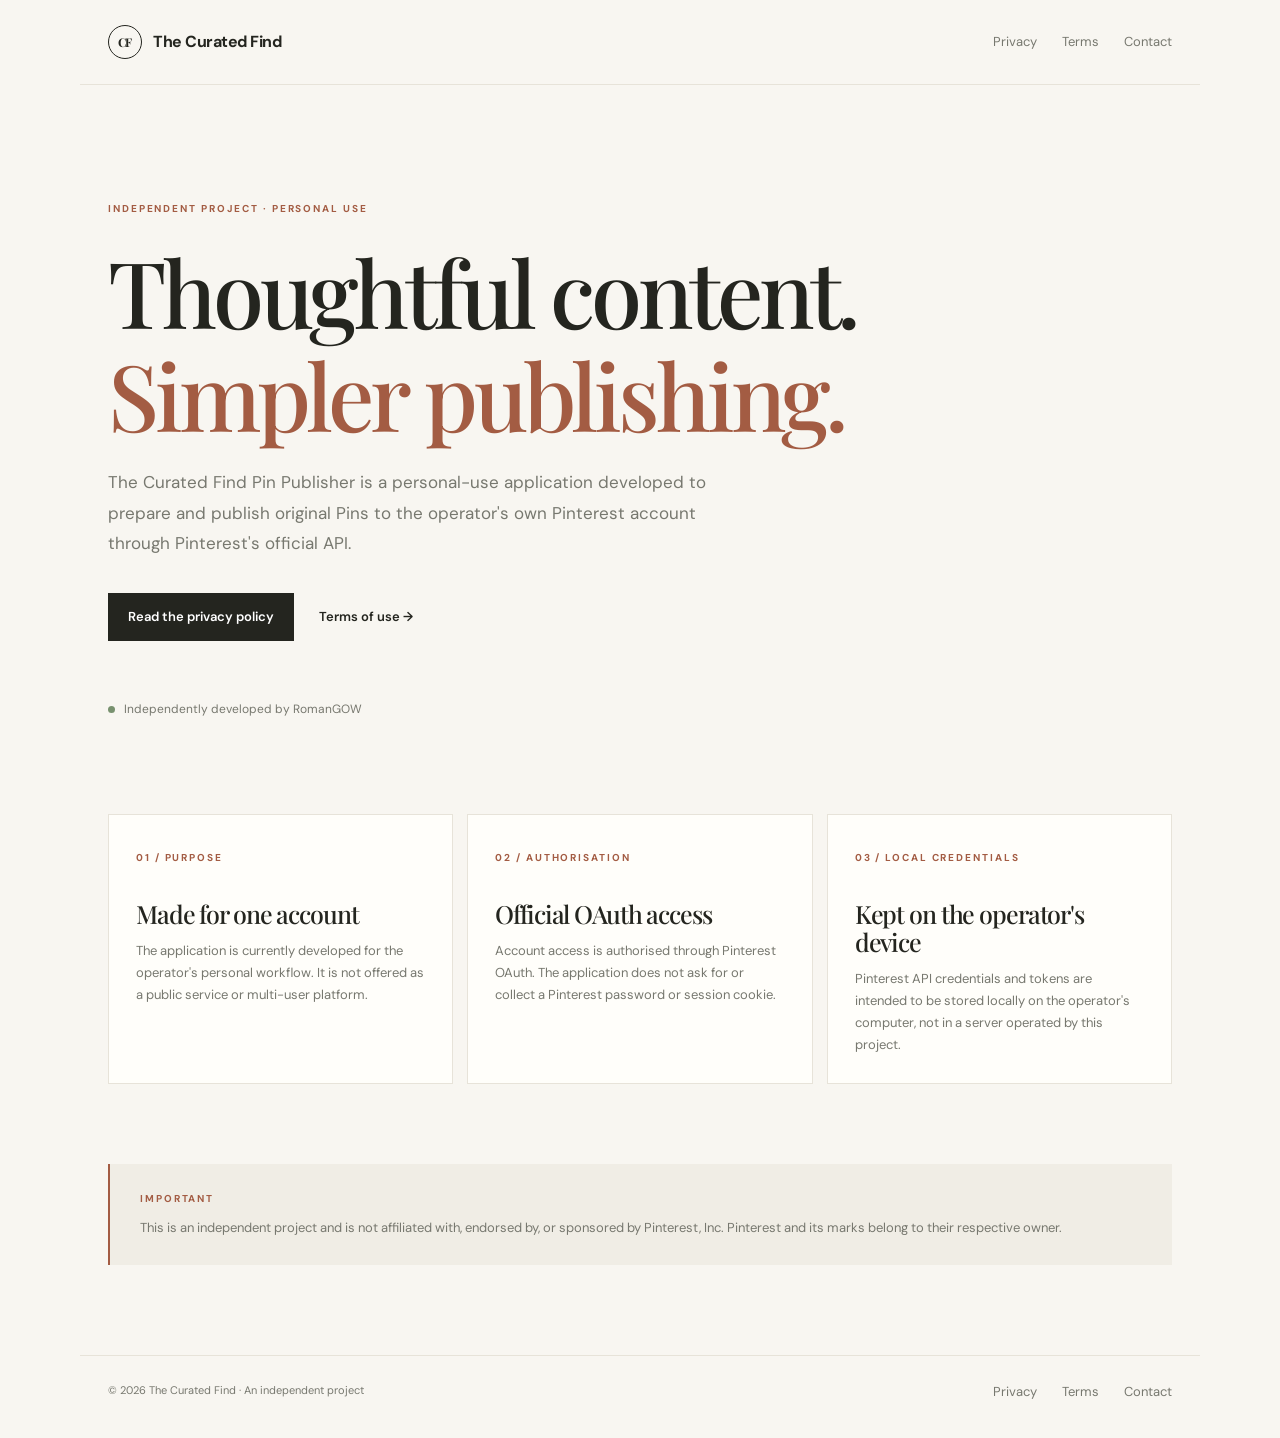
==== index.html @ 1e434b29 "Add files via upload" ====
<!doctype html>
<html lang="en-ZA">
<head>
  <meta charset="utf-8">
  <meta name="viewport" content="width=device-width, initial-scale=1">
  <meta name="description" content="The Curated Find Pin Publisher is an independently developed personal-use tool for publishing original Pins to the operator's own Pinterest account.">
  <meta name="theme-color" content="#f8f6f1">
  <title>The Curated Find — Pin Publisher</title>
  <link rel="stylesheet" href="assets/style.css">
</head>
<body>
  <header class="site-header">
    <a class="brand" href="./" aria-label="The Curated Find home">
      <span class="brand-mark">CF</span>
      <span>The Curated Find</span>
    </a>
    <nav aria-label="Main navigation">
      <a href="privacy-policy/">Privacy</a>
      <a href="terms/">Terms</a>
      <a href="contact/">Contact</a>
    </nav>
  </header>

  <main>
    <section class="hero">
      <p class="eyebrow">INDEPENDENT PROJECT · PERSONAL USE</p>
      <h1>Thoughtful content.<br><span>Simpler publishing.</span></h1>
      <p class="hero-copy">The Curated Find Pin Publisher is a personal-use application developed to prepare and publish original Pins to the operator's own Pinterest account through Pinterest's official API.</p>
      <div class="hero-actions">
        <a class="button button-dark" href="privacy-policy/">Read the privacy policy</a>
        <a class="text-link" href="terms/">Terms of use <span aria-hidden="true">→</span></a>
      </div>
      <div class="hero-note">
        <span class="status-dot"></span>
        <span>Independently developed by RomanGOW</span>
      </div>
    </section>

    <section class="content-grid" aria-label="About the application">
      <article class="info-card">
        <span class="card-number">01 / PURPOSE</span>
        <h2>Made for one account</h2>
        <p>The application is currently developed for the operator's personal workflow. It is not offered as a public service or multi-user platform.</p>
      </article>
      <article class="info-card">
        <span class="card-number">02 / AUTHORISATION</span>
        <h2>Official OAuth access</h2>
        <p>Account access is authorised through Pinterest OAuth. The application does not ask for or collect a Pinterest password or session cookie.</p>
      </article>
      <article class="info-card">
        <span class="card-number">03 / LOCAL CREDENTIALS</span>
        <h2>Kept on the operator's device</h2>
        <p>Pinterest API credentials and tokens are intended to be stored locally on the operator's computer, not in a server operated by this project.</p>
      </article>
    </section>

    <section class="notice">
      <p class="eyebrow">IMPORTANT</p>
      <p>This is an independent project and is not affiliated with, endorsed by, or sponsored by Pinterest, Inc. Pinterest and its marks belong to their respective owner.</p>
    </section>
  </main>

  <footer class="site-footer">
    <span>© <span id="year">2026</span> The Curated Find · An independent project</span>
    <div><a href="privacy-policy/">Privacy</a><a href="terms/">Terms</a><a href="contact/">Contact</a></div>
  </footer>
  <script>document.getElementById('year').textContent = new Date().getFullYear();</script>
</body>
</html>
---- assets/style.css ----
@import url('https://fonts.googleapis.com/css2?family=DM+Sans:wght@400;500;600;700&family=Playfair+Display:wght@500;600;700&display=swap');

:root {
  color-scheme: light;
  --ink: #24251f;
  --muted: #77786f;
  --paper: #f8f6f1;
  --card: #fffefa;
  --line: #e7e3d9;
  --accent: #a35c43;
  --serif: 'Playfair Display', Georgia, serif;
  --sans: 'DM Sans', Arial, sans-serif;
}
* { box-sizing: border-box; }
html { scroll-behavior: smooth; }
body { margin: 0; background: var(--paper); color: var(--ink); font-family: var(--sans); line-height: 1.7; }
a { color: inherit; }
.site-header { max-width: 1120px; margin: 0 auto; padding: 25px 28px; display: flex; align-items: center; justify-content: space-between; gap: 24px; border-bottom: 1px solid var(--line); }
.brand { display: inline-flex; align-items: center; gap: 11px; text-decoration: none; font-weight: 700; letter-spacing: -.03em; }
.brand-mark { display: grid; place-items: center; width: 34px; height: 34px; border: 1px solid var(--ink); border-radius: 50%; font-family: var(--serif); font-size: 12px; }
nav, .site-footer div { display: flex; gap: 25px; }
nav a, .site-footer a { color: var(--muted); text-decoration: none; font-size: 13px; }
nav a:hover, .site-footer a:hover, .text-link:hover { color: var(--accent); }
.hero { max-width: 1120px; margin: 0 auto; padding: 105px 28px 95px; }
.eyebrow, .card-number { color: var(--accent); font-size: 10px; font-weight: 700; letter-spacing: .19em; }
h1, h2 { font-family: var(--serif); font-weight: 500; letter-spacing: -.045em; line-height: 1.12; }
.hero h1 { max-width: 760px; margin: 22px 0; font-size: clamp(52px, 8vw, 92px); }
.hero h1 span { color: var(--accent); }
.hero-copy { max-width: 620px; color: var(--muted); font-size: 17px; line-height: 1.8; }
.hero-actions { display: flex; align-items: center; flex-wrap: wrap; gap: 25px; margin-top: 34px; }
.button { display: inline-block; padding: 13px 20px; text-decoration: none; font-size: 13px; font-weight: 600; }
.button-dark { background: var(--ink); color: white; }
.button-dark:hover { background: var(--accent); }
.text-link { font-size: 13px; font-weight: 600; text-decoration: none; }
.hero-note { display: flex; align-items: center; gap: 9px; margin-top: 58px; color: var(--muted); font-size: 12px; }
.status-dot { width: 7px; height: 7px; background: #78916f; border-radius: 50%; }
.content-grid { max-width: 1120px; margin: 0 auto; padding: 0 28px 80px; display: grid; grid-template-columns: repeat(3, 1fr); gap: 14px; }
.info-card { min-height: 220px; padding: 27px; background: var(--card); border: 1px solid var(--line); }
.info-card h2 { margin: 30px 0 12px; font-size: 25px; }
.info-card p, .notice p:last-child { margin: 0; color: var(--muted); font-size: 13px; }
.notice { max-width: 1064px; margin: 0 auto 90px; padding: 26px 30px; border-left: 2px solid var(--accent); background: #f0ede5; }
.notice .eyebrow { margin-top: 0; }
.site-footer { max-width: 1120px; margin: 0 auto; padding: 25px 28px 35px; border-top: 1px solid var(--line); display: flex; justify-content: space-between; gap: 20px; color: var(--muted); font-size: 11px; }
.document { max-width: 790px; margin: 0 auto; padding: 75px 28px 100px; }
.document h1 { margin: 15px 0 8px; font-size: clamp(46px, 7vw, 68px); }
.document-meta { margin: 0 0 45px; color: var(--muted); font-size: 12px; }
.document > p:not(.eyebrow):not(.document-meta):not(.small-print) { color: #55564f; }
.document h2 { margin: 38px 0 12px; font-size: 25px; }
.document p, .document li { color: #5d5e56; font-size: 14px; }
.document li { margin: 7px 0; }
.document a { color: var(--accent); }
.small-print { margin-top: 45px; padding-top: 18px; border-top: 1px solid var(--line); color: var(--muted); font-size: 11px !important; }
.contact-document { min-height: 65vh; }
.contact-panel { margin: 35px 0; padding: 28px; border: 1px solid var(--line); background: var(--card); }
.contact-panel h2 { margin-top: 0; }
.email-placeholder { color: var(--accent) !important; font-weight: 700; overflow-wrap: anywhere; }
@media (max-width: 700px) {
  .site-header { align-items: flex-start; flex-direction: column; padding: 20px; }
  nav { gap: 18px; }
  .hero { padding: 75px 20px 65px; }
  .content-grid { grid-template-columns: 1fr; padding: 0 20px 55px; }
  .info-card { min-height: auto; }
  .notice { margin: 0 20px 60px; }
  .site-footer { margin: 0 20px; padding-left: 0; padding-right: 0; flex-direction: column; }
  .document { padding: 55px 20px 75px; }
}
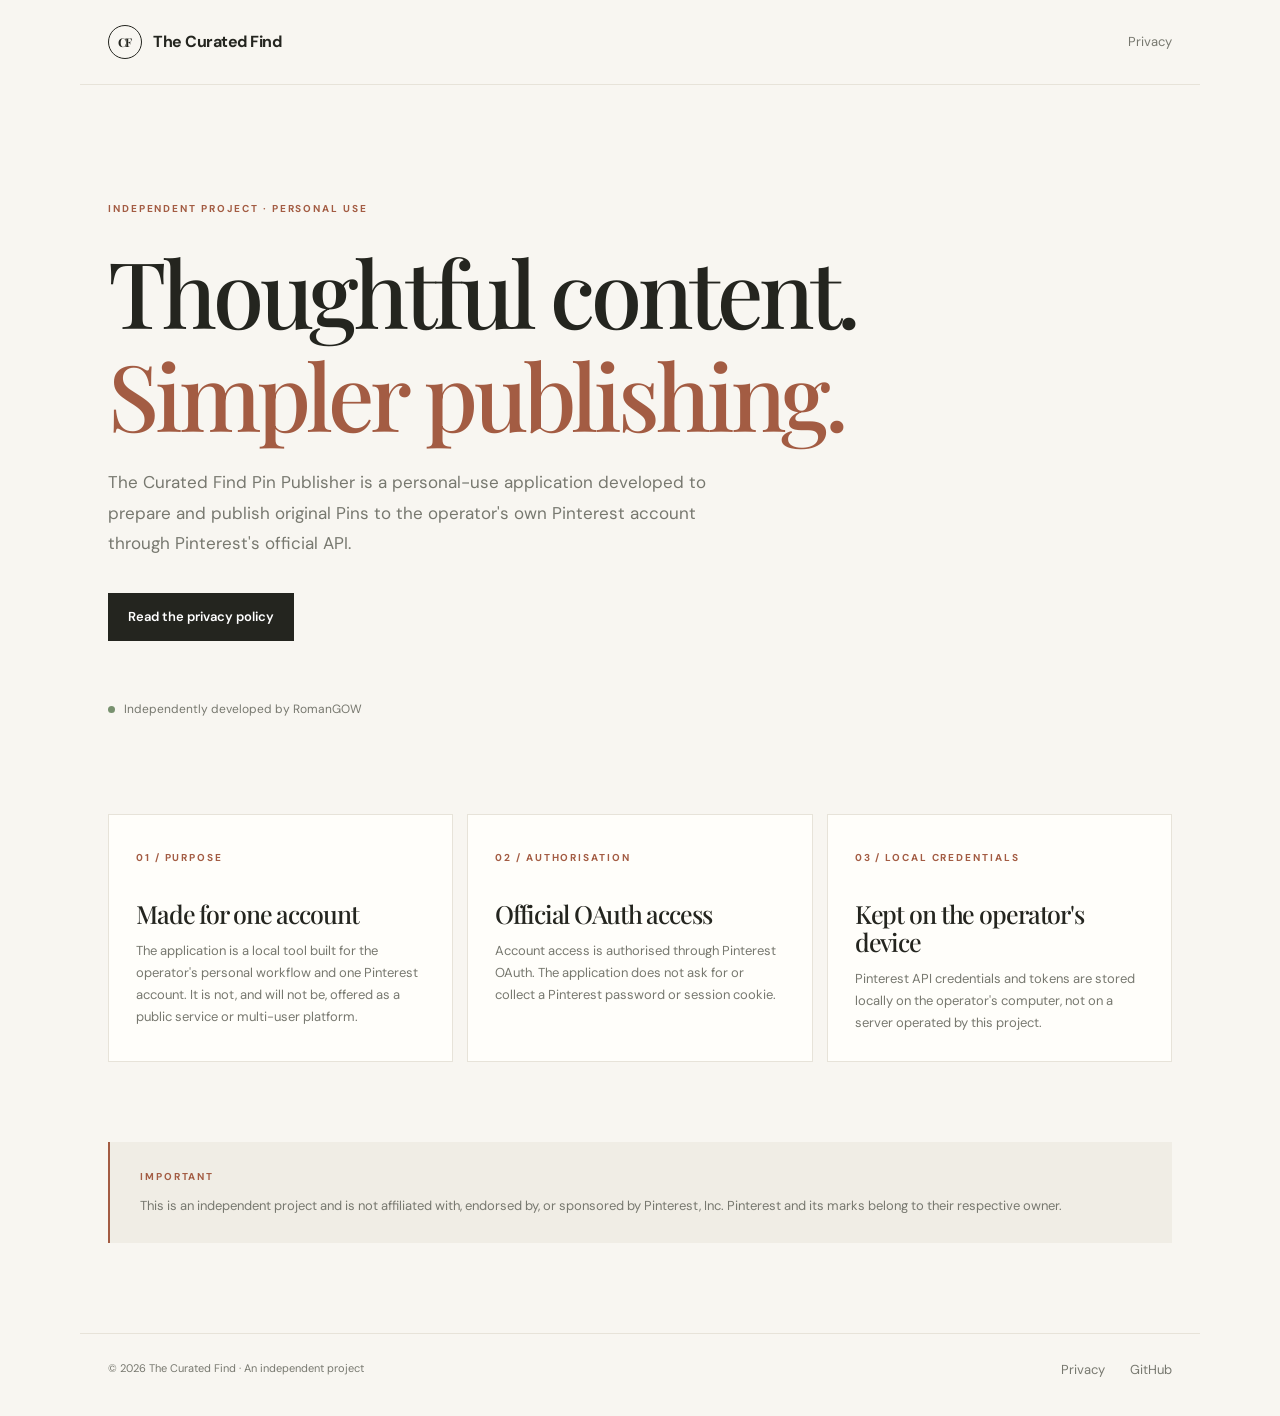
==== commit 1bee6972: "Add files via upload" ====
--- a/index.html
+++ b/index.html
@@ -16,8 +16,6 @@
     </a>
     <nav aria-label="Main navigation">
       <a href="privacy-policy/">Privacy</a>
-      <a href="terms/">Terms</a>
-      <a href="contact/">Contact</a>
     </nav>
   </header>
 
@@ -28,7 +26,6 @@
       <p class="hero-copy">The Curated Find Pin Publisher is a personal-use application developed to prepare and publish original Pins to the operator's own Pinterest account through Pinterest's official API.</p>
       <div class="hero-actions">
         <a class="button button-dark" href="privacy-policy/">Read the privacy policy</a>
-        <a class="text-link" href="terms/">Terms of use <span aria-hidden="true">→</span></a>
       </div>
       <div class="hero-note">
         <span class="status-dot"></span>
@@ -40,7 +37,7 @@
       <article class="info-card">
         <span class="card-number">01 / PURPOSE</span>
         <h2>Made for one account</h2>
-        <p>The application is currently developed for the operator's personal workflow. It is not offered as a public service or multi-user platform.</p>
+        <p>The application is a local tool built for the operator's personal workflow and one Pinterest account. It is not, and will not be, offered as a public service or multi-user platform.</p>
       </article>
       <article class="info-card">
         <span class="card-number">02 / AUTHORISATION</span>
@@ -50,7 +47,7 @@
       <article class="info-card">
         <span class="card-number">03 / LOCAL CREDENTIALS</span>
         <h2>Kept on the operator's device</h2>
-        <p>Pinterest API credentials and tokens are intended to be stored locally on the operator's computer, not in a server operated by this project.</p>
+        <p>Pinterest API credentials and tokens are stored locally on the operator's computer, not on a server operated by this project.</p>
       </article>
     </section>
 
@@ -62,7 +59,7 @@
 
   <footer class="site-footer">
     <span>© <span id="year">2026</span> The Curated Find · An independent project</span>
-    <div><a href="privacy-policy/">Privacy</a><a href="terms/">Terms</a><a href="contact/">Contact</a></div>
+    <div><a href="privacy-policy/">Privacy</a><a href="https://github.com/RomanGOW" rel="noopener noreferrer">GitHub</a></div>
   </footer>
   <script>document.getElementById('year').textContent = new Date().getFullYear();</script>
 </body>
